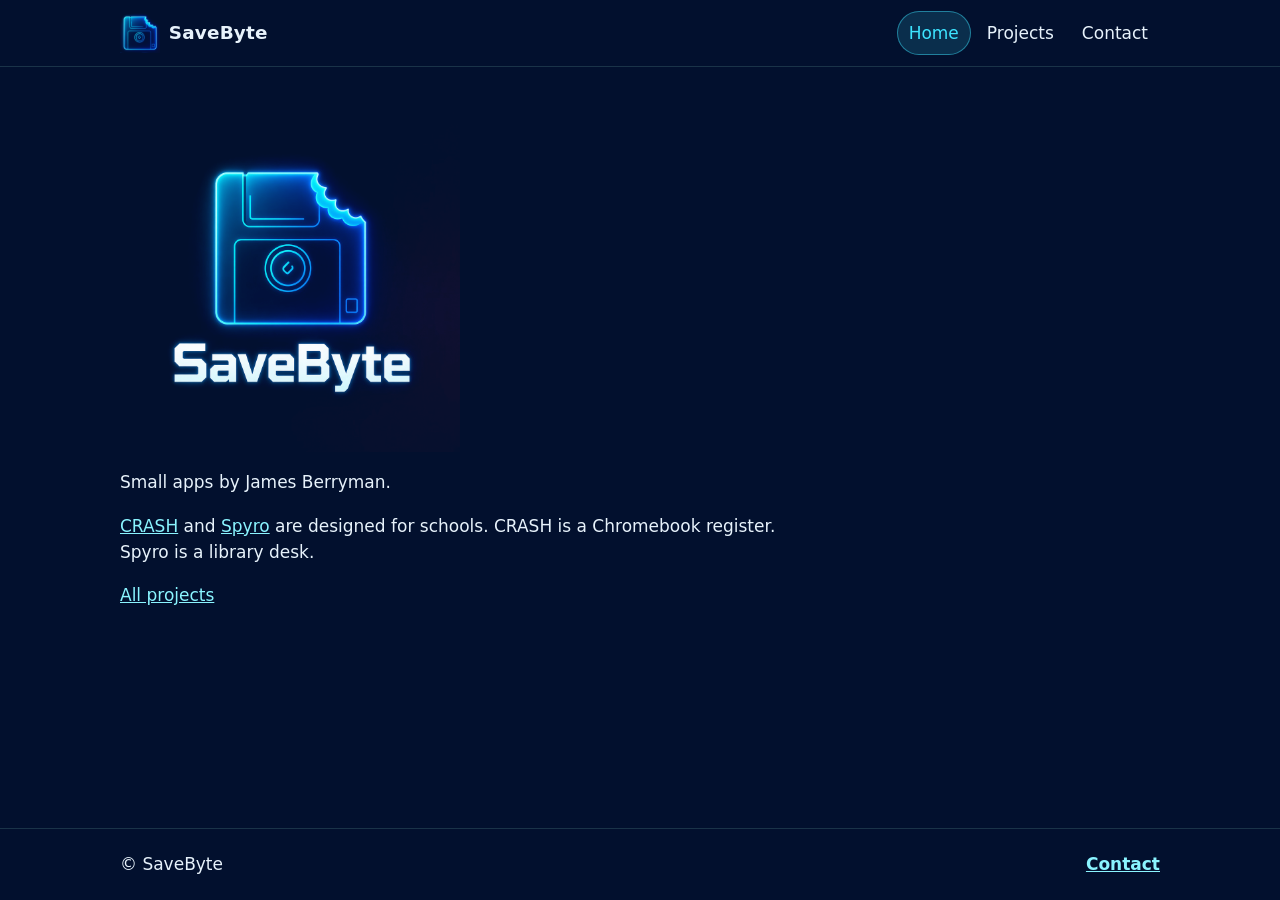
==== index.html @ ee8468f7 "Simplify SaveByte and add in-browser demos. Drop the sales tone and job details, give CRASH and Spyr" ====
<!DOCTYPE html>
<html lang="en-GB">
  <head>
    <meta charset="utf-8">
    <meta name="viewport" content="width=device-width, initial-scale=1">
    <title>SaveByte</title>
    <meta name="description" content="SaveByte is James Berryman’s site for the apps he makes. CRASH and Spyro are designed for schools.">
    <meta name="theme-color" content="#02102e">
    <link rel="icon" href="favicon.ico" sizes="any">
    <link rel="icon" href="images/icon-32.png" type="image/png" sizes="32x32">
    <link rel="icon" href="images/icon-16.png" type="image/png" sizes="16x16">
    <link rel="apple-touch-icon" href="images/icon-180.png">
    <link rel="manifest" href="site.webmanifest">
    <link rel="stylesheet" href="css/site.css">
  </head>
  <body>
    <a class="skip" href="#main">Skip to content</a>
    <header class="site-header">
      <div class="wrap header-inner">
        <a class="brand" href="index.html">
          <img src="images/icon-192.png" width="192" height="192" alt="">
          <span>SaveByte</span>
        </a>
        <nav class="nav" aria-label="Primary">
          <a href="index.html" aria-current="page">Home</a>
          <a href="projects.html">Projects</a>
          <a href="contact.html">Contact</a>
        </nav>
      </div>
    </header>
    <main id="main">
      <div class="wrap page">
        <h1>
          <img class="home-logo" src="images/savebyte-logo.jpg" width="1024" height="1024" alt="">
          <span class="visually-hidden">SaveByte</span>
        </h1>
        <p>Small apps by James Berryman.</p>
        <p><a href="crash.html">CRASH</a> and <a href="spyro.html">Spyro</a> are designed for schools. CRASH is a Chromebook register. Spyro is a library desk.</p>
        <p><a href="projects.html">All projects</a></p>
      </div>
    </main>
    <footer class="site-footer">
      <div class="wrap footer-inner">
        <p>© SaveByte</p>
        <a href="contact.html">Contact</a>
      </div>
    </footer>
  </body>
</html>
---- css/site.css ----
:root {
  --bg: #02102e;
  --raised: #07111f;
  --ink: #e7f2fb;
  --muted: #b7c6da;
  --line: #1a3348;
  --cyan: #3de4ff;
  --cyan-deep: #8af4ff;
  --focus: 3px solid #3de4ff;
  --danger: #ffb4b4;
  --danger-bg: #3a1820;
  --wrap: 1040px;
  color-scheme: dark;
}

*,
*::before,
*::after {
  box-sizing: border-box;
}

body {
  margin: 0;
  min-height: 100vh;
  display: flex;
  flex-direction: column;
  background: var(--bg);
  color: var(--ink);
  font-family: "Segoe UI", system-ui, sans-serif;
  font-size: 1.0625rem;
  line-height: 1.55;
}

main {
  flex: 1;
}

img {
  max-width: 100%;
  height: auto;
}

a {
  color: var(--cyan-deep);
}

a:hover {
  color: #fff;
}

:focus {
  outline: none;
}

:focus-visible {
  outline: var(--focus);
  outline-offset: 3px;
}

.skip {
  position: absolute;
  left: 0.75rem;
  top: 0;
  transform: translateY(-120%);
  background: var(--raised);
  color: var(--ink);
  padding: 0.45rem 0.75rem;
  z-index: 20;
}

.skip:focus {
  transform: none;
  top: 0.75rem;
}

.wrap {
  width: min(var(--wrap), calc(100% - 2rem));
  margin-inline: auto;
}

.visually-hidden {
  position: absolute;
  width: 1px;
  height: 1px;
  padding: 0;
  margin: -1px;
  overflow: hidden;
  clip: rect(0, 0, 0, 0);
  white-space: nowrap;
  border: 0;
}

.site-header {
  border-bottom: 1px solid var(--line);
}

.header-inner {
  display: flex;
  flex-wrap: wrap;
  align-items: center;
  justify-content: space-between;
  gap: 0.5rem 1rem;
  padding: 0.7rem 0;
}

.brand {
  display: inline-flex;
  align-items: center;
  gap: 0.55rem;
  color: var(--ink);
  text-decoration: none;
  font-weight: 700;
  font-size: 1.15rem;
  letter-spacing: 0.01em;
}

.brand img {
  width: 40px;
  height: 40px;
  display: block;
  mix-blend-mode: lighten;
}

.nav {
  display: flex;
  flex-wrap: wrap;
  gap: 0.25rem;
}

.nav a {
  display: inline-flex;
  align-items: center;
  min-height: 44px;
  padding: 0.3rem 0.75rem;
  color: var(--ink);
  text-decoration: none;
  border-radius: 999px;
}

.nav a:hover {
  background: rgba(61, 228, 255, 0.08);
}

.nav a[aria-current="page"] {
  background: rgba(61, 228, 255, 0.14);
  color: var(--cyan);
  box-shadow: inset 0 0 0 1px rgba(61, 228, 255, 0.45);
}

h1,
h2,
h3 {
  font-weight: 650;
  letter-spacing: -0.02em;
  line-height: 1.2;
}

h1 {
  margin: 0 0 0.6rem;
  font-size: clamp(1.8rem, 4vw, 2.4rem);
}

h2 {
  margin: 0 0 0.35rem;
  font-size: 1.35rem;
}

h3 {
  margin: 1.4rem 0 0.4rem;
  font-size: 1.1rem;
}

p {
  max-width: 65ch;
}

.home-logo {
  display: block;
  width: min(340px, 86%);
  margin: 1.2rem 0 0.4rem;
  mix-blend-mode: lighten;
}

.page {
  padding: 1.6rem 0 2.4rem;
}

.plain-list {
  padding-left: 1.15rem;
  max-width: 65ch;
}

.plain-list li {
  margin: 0.25rem 0;
}

.cards {
  list-style: none;
  margin: 1.2rem 0 0;
  padding: 0;
  display: grid;
  gap: 0.8rem;
}

.card {
  display: block;
  background: var(--raised);
  border: 1px solid var(--line);
  border-radius: 12px;
  padding: 1rem 1.05rem 1.05rem;
  color: inherit;
  text-decoration: none;
}

.card:hover {
  border-color: rgba(61, 228, 255, 0.7);
  box-shadow: 0 0 18px rgba(61, 228, 255, 0.12);
}

.card p {
  margin: 0.2rem 0 0;
  color: var(--muted);
}

.changes {
  margin: 0.4rem 0 0;
  padding-left: 1.15rem;
}

.demo-bar {
  display: flex;
  flex-wrap: wrap;
  align-items: center;
  justify-content: space-between;
  gap: 0.6rem 1rem;
  margin-top: 1.4rem;
  padding: 0.75rem 0.85rem;
  background: #042033;
  border: 1px solid rgba(61, 228, 255, 0.35);
  border-radius: 10px;
}

.demo-bar p {
  margin: 0;
  color: var(--cyan-deep);
  font-weight: 650;
}

.button,
.demo-bar button {
  display: inline-flex;
  align-items: center;
  justify-content: center;
  min-height: 44px;
  padding: 0.45rem 0.95rem;
  border-radius: 8px;
  border: 1px solid var(--cyan);
  background: #04283a;
  color: #e9fbff;
  font: inherit;
  font-weight: 700;
  text-decoration: none;
  cursor: pointer;
}

.button:hover,
.demo-bar button:hover {
  background: #06384f;
  color: #fff;
}

.button.secondary {
  background: transparent;
}

.button:disabled {
  opacity: 0.65;
  cursor: wait;
}

#crash-root,
#spyro-root {
  margin-top: 0.8rem;
  min-width: 0;
  max-width: 100%;
}

.contact-layout {
  display: grid;
  gap: 1.2rem;
}

form,
.thanks {
  background: var(--raised);
  border: 1px solid var(--line);
  border-radius: 12px;
  padding: 1rem;
}

.field {
  margin: 0 0 0.85rem;
}

label {
  display: block;
  margin-bottom: 0.28rem;
  font-weight: 700;
}

.optional,
.fine-print,
.muted {
  color: var(--muted);
  font-weight: 500;
}

input,
textarea {
  width: 100%;
  padding: 0.65rem 0.7rem;
  border: 1px solid #2a4a63;
  border-radius: 8px;
  background: #040a16;
  color: var(--ink);
  font: inherit;
}

textarea {
  min-height: 8rem;
  resize: vertical;
}

input[aria-invalid="true"],
textarea[aria-invalid="true"] {
  border-color: #ff8d8d;
}

.field-error,
.form-error,
.error-summary {
  color: var(--danger);
}

.field-error {
  margin: 0.3rem 0 0;
  font-weight: 650;
}

.error-summary,
.form-error {
  margin: 0 0 0.9rem;
  padding: 0.7rem 0.8rem;
  background: var(--danger-bg);
  border-left: 4px solid #ff8d8d;
}

.error-summary p {
  margin: 0 0 0.3rem;
  font-weight: 700;
}

.error-summary ul {
  margin: 0;
  padding-left: 1.15rem;
}

.hp {
  position: absolute;
  left: -10000px;
  width: 1px;
  height: 1px;
  overflow: hidden;
}

.site-footer {
  border-top: 1px solid var(--line);
}

.footer-inner {
  display: flex;
  flex-wrap: wrap;
  align-items: center;
  justify-content: space-between;
  gap: 0.4rem 1rem;
  padding: 0.85rem 0;
}

.site-footer p {
  margin: 0;
}

.site-footer a {
  display: inline-flex;
  align-items: center;
  min-height: 44px;
  font-weight: 700;
}

@media (min-width: 720px) {
  .cards {
    grid-template-columns: 1fr 1fr;
  }

  .contact-layout {
    grid-template-columns: 0.8fr 1.2fr;
    align-items: start;
  }
}

@media (prefers-reduced-motion: reduce) {
  * {
    scroll-behavior: auto !important;
  }
}
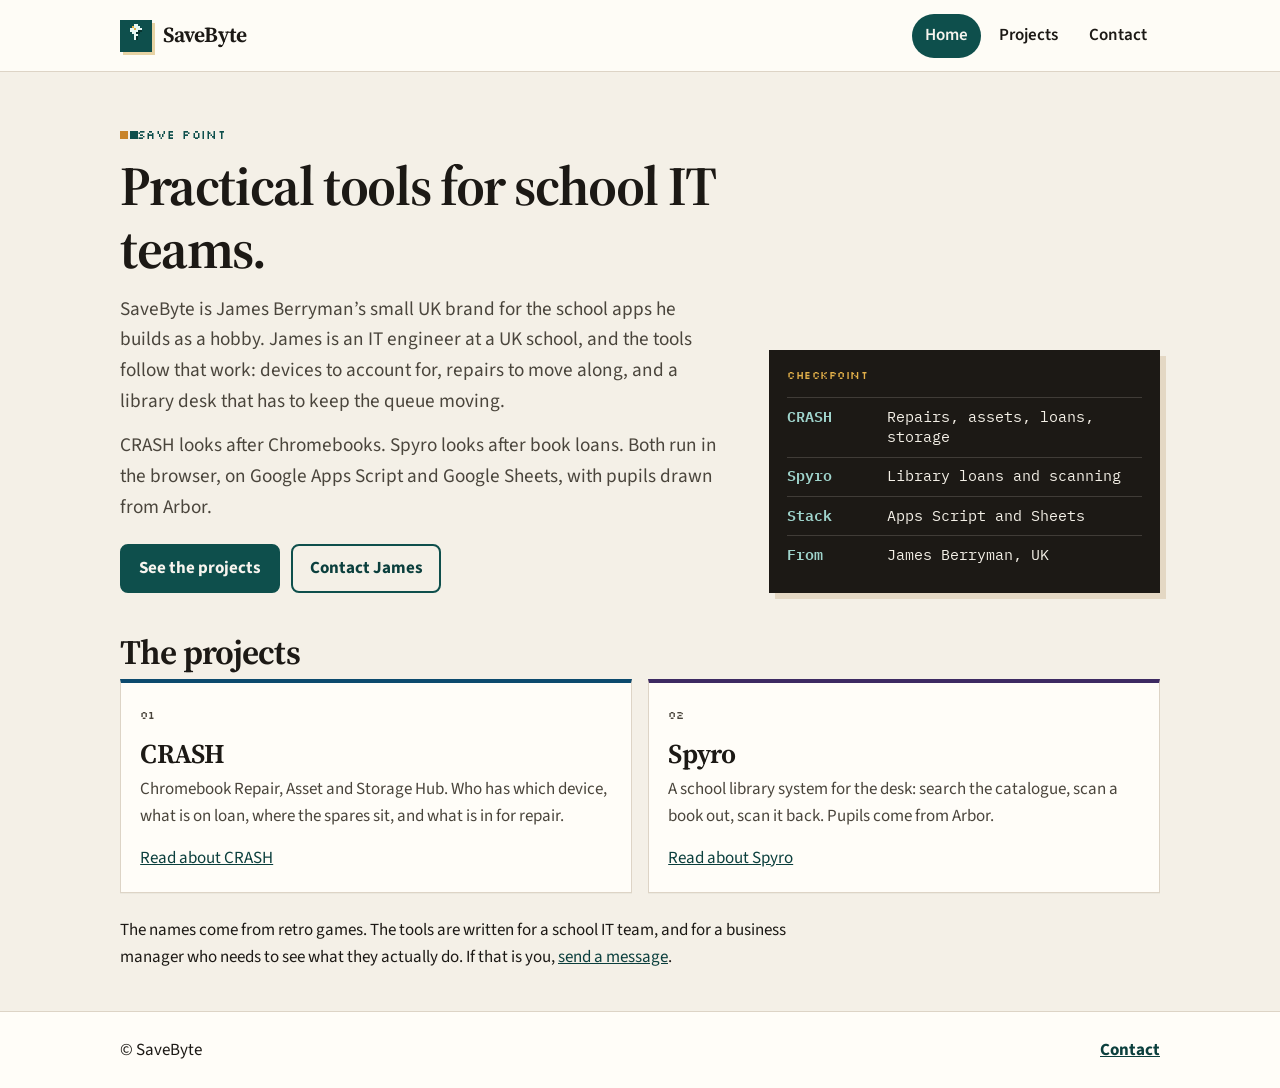
==== commit 11efb0a7: "Restore the original light SaveByte site. Bring back the first layout and wording, drop the in-brows" ====
--- a/index.html
+++ b/index.html
@@ -3,14 +3,17 @@
   <head>
     <meta charset="utf-8">
     <meta name="viewport" content="width=device-width, initial-scale=1">
-    <title>SaveByte</title>
-    <meta name="description" content="SaveByte is James Berryman’s site for the apps he makes. CRASH and Spyro are designed for schools.">
-    <meta name="theme-color" content="#02102e">
+    <title>SaveByte — tools for school IT</title>
+    <meta name="description" content="SaveByte is James Berryman’s small UK brand for practical school IT tools. CRASH tracks Chromebooks. Spyro runs the library desk.">
+    <meta name="theme-color" content="#0e4f4c">
     <link rel="icon" href="favicon.ico" sizes="any">
     <link rel="icon" href="images/icon-32.png" type="image/png" sizes="32x32">
     <link rel="icon" href="images/icon-16.png" type="image/png" sizes="16x16">
     <link rel="apple-touch-icon" href="images/icon-180.png">
     <link rel="manifest" href="site.webmanifest">
+    <link rel="preconnect" href="https://fonts.googleapis.com">
+    <link rel="preconnect" href="https://fonts.gstatic.com" crossorigin>
+    <link href="https://fonts.googleapis.com/css2?family=IBM+Plex+Mono:wght@500;600&family=Silkscreen&family=Source+Sans+3:wght@400;600;700&family=Source+Serif+4:opsz,wght@8..60,560;8..60,650&display=swap" rel="stylesheet">
     <link rel="stylesheet" href="css/site.css">
   </head>
   <body>
@@ -18,7 +21,8 @@
     <header class="site-header">
       <div class="wrap header-inner">
         <a class="brand" href="index.html">
-          <img src="images/icon-192.png" width="192" height="192" alt="">
+          <!-- Header logo. Replace images/logo.svg to swap the mark. -->
+          <img class="brand-mark" src="images/logo.svg" width="32" height="32" alt="">
           <span>SaveByte</span>
         </a>
         <nav class="nav" aria-label="Primary">
@@ -29,14 +33,46 @@
       </div>
     </header>
     <main id="main">
-      <div class="wrap page">
-        <h1>
-          <img class="home-logo" src="images/savebyte-logo.jpg" width="1024" height="1024" alt="">
-          <span class="visually-hidden">SaveByte</span>
-        </h1>
-        <p>Small apps by James Berryman.</p>
-        <p><a href="crash.html">CRASH</a> and <a href="spyro.html">Spyro</a> are designed for schools. CRASH is a Chromebook register. Spyro is a library desk.</p>
-        <p><a href="projects.html">All projects</a></p>
+      <div class="wrap">
+        <section class="hero">
+          <div>
+            <p class="kicker"><span class="pixel" aria-hidden="true"></span> Save point</p>
+            <h1>Practical tools for school IT teams.</h1>
+            <p class="lede">SaveByte is James Berryman’s small UK brand for the school apps he builds as a hobby. James is an IT engineer at a UK school, and the tools follow that work: devices to account for, repairs to move along, and a library desk that has to keep the queue moving.</p>
+            <p class="lede">CRASH looks after Chromebooks. Spyro looks after book loans. Both run in the browser, on Google Apps Script and Google Sheets, with pupils drawn from Arbor.</p>
+            <div class="actions">
+              <a class="button" href="projects.html">See the projects</a>
+              <a class="button secondary" href="contact.html">Contact James</a>
+            </div>
+          </div>
+          <aside class="checkpoint" aria-label="At a glance">
+            <p class="checkpoint-kicker">Checkpoint</p>
+            <ul>
+              <li><span>CRASH</span> Repairs, assets, loans, storage</li>
+              <li><span>Spyro</span> Library loans and scanning</li>
+              <li><span>Stack</span> Apps Script and Sheets</li>
+              <li><span>From</span> James Berryman, UK</li>
+            </ul>
+          </aside>
+        </section>
+        <section class="section" aria-labelledby="projects-heading">
+          <h2 id="projects-heading">The projects</h2>
+          <div class="card-grid">
+            <article class="card crash">
+              <p class="index">01</p>
+              <h2><a href="projects.html#crash">CRASH</a></h2>
+              <p>Chromebook Repair, Asset and Storage Hub. Who has which device, what is on loan, where the spares sit, and what is in for repair.</p>
+              <a href="projects.html#crash">Read about CRASH</a>
+            </article>
+            <article class="card spyro">
+              <p class="index">02</p>
+              <h2><a href="projects.html#spyro">Spyro</a></h2>
+              <p>A school library system for the desk: search the catalogue, scan a book out, scan it back. Pupils come from Arbor.</p>
+              <a href="projects.html#spyro">Read about Spyro</a>
+            </article>
+          </div>
+          <p class="note">The names come from retro games. The tools are written for a school IT team, and for a business manager who needs to see what they actually do. If that is you, <a href="contact.html">send a message</a>.</p>
+        </section>
       </div>
     </main>
     <footer class="site-footer">
--- a/css/site.css
+++ b/css/site.css
@@ -1,22 +1,34 @@
 :root {
-  --bg: #02102e;
-  --raised: #07111f;
-  --ink: #e7f2fb;
-  --muted: #b7c6da;
-  --line: #1a3348;
-  --cyan: #3de4ff;
-  --cyan-deep: #8af4ff;
-  --focus: 3px solid #3de4ff;
-  --danger: #ffb4b4;
-  --danger-bg: #3a1820;
+  --bg: #f4f0e7;
+  --bg-raised: #fffdf8;
+  --ink: #1c1915;
+  --muted: #4a453c;
+  --line: #ddd4c6;
+  --save: #0e4f4c;
+  --save-deep: #0b3f3d;
+  --gold: #c9842a;
+  --gold-soft: #e7d3a4;
+  --danger: #8c1d1d;
+  --danger-bg: #f8ebe6;
+  --crash: #0c4a6e;
+  --spyro: #3d2a62;
+  --shadow: 0 1px 0 rgba(28, 25, 21, 0.04);
+  --serif: "Source Serif 4", Palatino, "Iowan Old Style", Georgia, serif;
+  --sans: "Source Sans 3", "Segoe UI", sans-serif;
+  --pixel: Silkscreen, ui-monospace, monospace;
+  --mono: "IBM Plex Mono", ui-monospace, monospace;
   --wrap: 1040px;
-  color-scheme: dark;
+  --focus: 3px solid var(--save);
 }
 
 *,
 *::before,
 *::after {
   box-sizing: border-box;
+}
+
+html {
+  scroll-behavior: smooth;
 }
 
 body {
@@ -26,9 +38,9 @@
   flex-direction: column;
   background: var(--bg);
   color: var(--ink);
-  font-family: "Segoe UI", system-ui, sans-serif;
+  font-family: var(--sans);
   font-size: 1.0625rem;
-  line-height: 1.55;
+  line-height: 1.6;
 }
 
 main {
@@ -41,11 +53,11 @@
 }
 
 a {
-  color: var(--cyan-deep);
+  color: var(--save-deep);
 }
 
 a:hover {
-  color: #fff;
+  color: #062624;
 }
 
 :focus {
@@ -62,10 +74,11 @@
   left: 0.75rem;
   top: 0;
   transform: translateY(-120%);
-  background: var(--raised);
+  background: var(--bg-raised);
   color: var(--ink);
-  padding: 0.45rem 0.75rem;
+  padding: 0.5rem 0.8rem;
   z-index: 20;
+  border: 2px solid var(--save);
 }
 
 .skip:focus {
@@ -78,20 +91,9 @@
   margin-inline: auto;
 }
 
-.visually-hidden {
-  position: absolute;
-  width: 1px;
-  height: 1px;
-  padding: 0;
-  margin: -1px;
-  overflow: hidden;
-  clip: rect(0, 0, 0, 0);
-  white-space: nowrap;
-  border: 0;
-}
-
 .site-header {
   border-bottom: 1px solid var(--line);
+  background: rgba(255, 253, 248, 0.92);
 }
 
 .header-inner {
@@ -99,282 +101,477 @@
   flex-wrap: wrap;
   align-items: center;
   justify-content: space-between;
-  gap: 0.5rem 1rem;
-  padding: 0.7rem 0;
+  gap: 0.75rem 1.25rem;
+  padding: 0.85rem 0;
 }
 
 .brand {
   display: inline-flex;
   align-items: center;
-  gap: 0.55rem;
+  gap: 0.7rem;
   color: var(--ink);
   text-decoration: none;
-  font-weight: 700;
-  font-size: 1.15rem;
-  letter-spacing: 0.01em;
-}
-
-.brand img {
-  width: 40px;
-  height: 40px;
+  font-family: var(--serif);
+  font-weight: 650;
+  font-size: 1.35rem;
+  letter-spacing: -0.02em;
+}
+
+.brand-mark {
   display: block;
-  mix-blend-mode: lighten;
+  width: 32px;
+  height: 32px;
+  box-shadow: 3px 3px 0 var(--gold-soft);
+  flex-shrink: 0;
 }
 
 .nav {
   display: flex;
   flex-wrap: wrap;
-  gap: 0.25rem;
+  gap: 0.35rem;
 }
 
 .nav a {
   display: inline-flex;
   align-items: center;
   min-height: 44px;
-  padding: 0.3rem 0.75rem;
+  padding: 0.35rem 0.8rem;
   color: var(--ink);
   text-decoration: none;
+  font-weight: 600;
   border-radius: 999px;
 }
 
 .nav a:hover {
-  background: rgba(61, 228, 255, 0.08);
+  background: rgba(14, 79, 76, 0.08);
 }
 
 .nav a[aria-current="page"] {
-  background: rgba(61, 228, 255, 0.14);
-  color: var(--cyan);
-  box-shadow: inset 0 0 0 1px rgba(61, 228, 255, 0.45);
+  background: var(--save);
+  color: #f7f4ee;
+}
+
+.kicker {
+  display: flex;
+  align-items: center;
+  gap: 0.55rem;
+  margin: 0 0 0.7rem;
+  font-family: var(--pixel);
+  font-size: 0.72rem;
+  letter-spacing: 0.04em;
+  text-transform: uppercase;
+  color: var(--save);
+  line-height: 1.4;
+}
+
+.pixel {
+  width: 8px;
+  height: 8px;
+  background: var(--gold);
+  box-shadow: 10px 0 0 var(--save);
+  flex-shrink: 0;
 }
 
 h1,
 h2,
 h3 {
+  font-family: var(--serif);
   font-weight: 650;
-  letter-spacing: -0.02em;
-  line-height: 1.2;
+  letter-spacing: -0.025em;
+  line-height: 1.15;
 }
 
 h1 {
-  margin: 0 0 0.6rem;
-  font-size: clamp(1.8rem, 4vw, 2.4rem);
+  margin: 0 0 0.8rem;
+  font-size: clamp(2.15rem, 5vw, 3.45rem);
 }
 
 h2 {
-  margin: 0 0 0.35rem;
-  font-size: 1.35rem;
+  margin: 0 0 0.4rem;
+  font-size: clamp(1.7rem, 3vw, 2.15rem);
 }
 
 h3 {
-  margin: 1.4rem 0 0.4rem;
-  font-size: 1.1rem;
-}
-
-p {
-  max-width: 65ch;
-}
-
-.home-logo {
-  display: block;
-  width: min(340px, 86%);
-  margin: 1.2rem 0 0.4rem;
-  mix-blend-mode: lighten;
-}
-
-.page {
-  padding: 1.6rem 0 2.4rem;
-}
-
-.plain-list {
-  padding-left: 1.15rem;
-  max-width: 65ch;
-}
-
-.plain-list li {
-  margin: 0.25rem 0;
-}
-
-.cards {
-  list-style: none;
-  margin: 1.2rem 0 0;
-  padding: 0;
+  margin: 1.6rem 0 0.55rem;
+  font-size: 1.25rem;
+}
+
+.lede {
+  margin: 0 0 0.85rem;
+  max-width: 42rem;
+  font-size: 1.2rem;
+  color: var(--muted);
+}
+
+.hero {
   display: grid;
-  gap: 0.8rem;
-}
-
-.card {
-  display: block;
-  background: var(--raised);
-  border: 1px solid var(--line);
-  border-radius: 12px;
-  padding: 1rem 1.05rem 1.05rem;
-  color: inherit;
-  text-decoration: none;
-}
-
-.card:hover {
-  border-color: rgba(61, 228, 255, 0.7);
-  box-shadow: 0 0 18px rgba(61, 228, 255, 0.12);
-}
-
-.card p {
-  margin: 0.2rem 0 0;
-  color: var(--muted);
-}
-
-.changes {
-  margin: 0.4rem 0 0;
-  padding-left: 1.15rem;
-}
-
-.demo-bar {
+  grid-template-columns: 1fr;
+  gap: 1.75rem;
+  padding: 2.5rem 0 1rem;
+}
+
+.actions {
   display: flex;
   flex-wrap: wrap;
-  align-items: center;
-  justify-content: space-between;
-  gap: 0.6rem 1rem;
-  margin-top: 1.4rem;
-  padding: 0.75rem 0.85rem;
-  background: #042033;
-  border: 1px solid rgba(61, 228, 255, 0.35);
-  border-radius: 10px;
-}
-
-.demo-bar p {
-  margin: 0;
-  color: var(--cyan-deep);
-  font-weight: 650;
-}
-
-.button,
-.demo-bar button {
+  gap: 0.7rem;
+  margin-top: 1.35rem;
+}
+
+.button {
   display: inline-flex;
   align-items: center;
   justify-content: center;
   min-height: 44px;
-  padding: 0.45rem 0.95rem;
+  padding: 0.55rem 1.05rem;
   border-radius: 8px;
-  border: 1px solid var(--cyan);
-  background: #04283a;
-  color: #e9fbff;
+  border: 2px solid var(--save);
+  background: var(--save);
+  color: #f7f4ee;
   font: inherit;
   font-weight: 700;
   text-decoration: none;
   cursor: pointer;
 }
 
-.button:hover,
-.demo-bar button:hover {
-  background: #06384f;
-  color: #fff;
+.button:hover {
+  background: var(--save-deep);
+  border-color: var(--save-deep);
+  color: #f7f4ee;
 }
 
 .button.secondary {
   background: transparent;
+  color: var(--save-deep);
+}
+
+.button.secondary:hover {
+  background: rgba(14, 79, 76, 0.08);
+  color: var(--save-deep);
 }
 
 .button:disabled {
-  opacity: 0.65;
+  opacity: 0.7;
   cursor: wait;
 }
 
-#crash-root,
-#spyro-root {
-  margin-top: 0.8rem;
+.checkpoint {
+  background: #1c1915;
+  color: #f4f0e7;
+  padding: 1.1rem 1.15rem 1.15rem;
+  box-shadow: 6px 6px 0 #e4d8c4;
+  align-self: end;
+}
+
+.checkpoint-kicker {
+  margin: 0 0 0.75rem;
+  font-family: var(--pixel);
+  font-size: 0.68rem;
+  letter-spacing: 0.05em;
+  text-transform: uppercase;
+  color: #e2b04a;
+}
+
+.checkpoint ul {
+  list-style: none;
+  margin: 0;
+  padding: 0;
+}
+
+.checkpoint li {
+  display: grid;
+  grid-template-columns: 5.5rem 1fr;
+  gap: 0.75rem;
+  padding: 0.55rem 0;
+  border-top: 1px solid rgba(244, 240, 231, 0.16);
+  font-family: var(--mono);
+  font-size: 0.92rem;
+  line-height: 1.4;
+}
+
+.checkpoint li span {
+  color: #9fd4cc;
+  font-weight: 600;
+}
+
+.section {
+  padding: 1.5rem 0 2.5rem;
+}
+
+.card-grid {
+  display: grid;
+  grid-template-columns: 1fr;
+  gap: 1rem;
+}
+
+.card {
+  background: var(--bg-raised);
+  border: 1px solid var(--line);
+  border-top: 4px solid var(--save);
+  padding: 1.15rem 1.2rem 1.25rem;
+  box-shadow: var(--shadow);
+}
+
+.card.crash {
+  border-top-color: var(--crash);
+}
+
+.card.spyro {
+  border-top-color: var(--spyro);
+}
+
+.card h2 {
+  font-size: 1.7rem;
+}
+
+.card h2 a {
+  color: inherit;
+  text-decoration: none;
+}
+
+.card h2 a:hover {
+  text-decoration: underline;
+}
+
+.card p {
+  margin: 0.35rem 0 0.9rem;
+  color: var(--muted);
+}
+
+.index {
+  margin: 0 0 0.35rem;
+  font-family: var(--pixel);
+  font-size: 0.68rem;
+  color: var(--muted);
+}
+
+.note {
+  margin: 1.5rem 0 0;
+  max-width: 42rem;
+}
+
+.project {
+  padding: 2.2rem 0;
+  border-top: 1px solid var(--line);
+}
+
+.project:first-of-type {
+  border-top: 0;
+  padding-top: 0.4rem;
+}
+
+.page-intro {
+  padding: 2.2rem 0 0.4rem;
+}
+
+.stack {
+  margin: 0.2rem 0 0;
+  color: var(--muted);
+  font-family: var(--mono);
+  font-size: 0.86rem;
+}
+
+.prose p {
+  max-width: 68ch;
+}
+
+.feature-list {
+  margin: 0.3rem 0 0;
+  padding: 0;
+  list-style: none;
+  max-width: 68ch;
+}
+
+.feature-list li {
+  position: relative;
+  padding: 0.35rem 0 0.35rem 1.15rem;
+  border-bottom: 1px solid var(--line);
+}
+
+.feature-list li::before {
+  content: "";
+  position: absolute;
+  left: 0;
+  top: 0.85rem;
+  width: 7px;
+  height: 7px;
+  background: var(--gold);
+  box-shadow: 0 0 0 2px transparent;
+}
+
+.project.crash .feature-list li::before {
+  background: var(--crash);
+}
+
+.project.spyro .feature-list li::before {
+  background: var(--spyro);
+}
+
+.shots {
+  display: grid;
+  gap: 1.25rem;
+  margin-top: 0.4rem;
   min-width: 0;
+}
+
+figure {
+  margin: 0;
+  min-width: 0;
+}
+
+.shot-scroll {
+  overflow-x: auto;
   max-width: 100%;
+  background: #fff;
+  border: 1px solid var(--line);
+  box-shadow: 5px 5px 0 #e4d8c4;
+}
+
+.shot-scroll img {
+  display: block;
+  width: 100%;
+  min-width: 880px;
+  max-width: none;
+  height: auto;
+  border: 0;
+  box-shadow: none;
+}
+
+figcaption {
+  margin-top: 0.55rem;
+  color: var(--muted);
+  font-size: 0.95rem;
+}
+
+.sample-note {
+  margin: 1rem 0 0;
+  color: var(--muted);
+  font-size: 0.95rem;
 }
 
 .contact-layout {
   display: grid;
-  gap: 1.2rem;
+  grid-template-columns: 1fr;
+  gap: 1.5rem;
+  padding-bottom: 2.5rem;
 }
 
 form,
 .thanks {
-  background: var(--raised);
+  background: var(--bg-raised);
   border: 1px solid var(--line);
-  border-radius: 12px;
-  padding: 1rem;
+  padding: 1.15rem 1.15rem 1.3rem;
+  box-shadow: var(--shadow);
 }
 
 .field {
-  margin: 0 0 0.85rem;
+  margin: 0 0 0.95rem;
 }
 
 label {
   display: block;
-  margin-bottom: 0.28rem;
+  margin-bottom: 0.3rem;
   font-weight: 700;
 }
 
-.optional,
-.fine-print,
-.muted {
-  color: var(--muted);
-  font-weight: 500;
+.optional {
+  font-weight: 600;
+  color: var(--muted);
 }
 
 input,
 textarea {
   width: 100%;
-  padding: 0.65rem 0.7rem;
-  border: 1px solid #2a4a63;
+  padding: 0.7rem 0.75rem;
+  border: 2px solid #cfc4b2;
   border-radius: 8px;
-  background: #040a16;
+  background: #fff;
   color: var(--ink);
   font: inherit;
+  line-height: 1.4;
 }
 
 textarea {
-  min-height: 8rem;
+  min-height: 9rem;
   resize: vertical;
+}
+
+input:focus-visible,
+textarea:focus-visible {
+  border-color: var(--save);
 }
 
 input[aria-invalid="true"],
 textarea[aria-invalid="true"] {
-  border-color: #ff8d8d;
-}
-
-.field-error,
-.form-error,
+  border-color: var(--danger);
+}
+
+.field-error {
+  margin: 0.35rem 0 0;
+  color: var(--danger);
+  font-weight: 650;
+  font-size: 0.95rem;
+}
+
 .error-summary {
+  margin: 0 0 1rem;
+  padding: 0.8rem 0.9rem;
+  background: var(--danger-bg);
+  border-left: 4px solid var(--danger);
+}
+
+.error-summary p {
+  margin: 0 0 0.35rem;
+  font-weight: 700;
   color: var(--danger);
 }
 
-.field-error {
-  margin: 0.3rem 0 0;
-  font-weight: 650;
-}
-
-.error-summary,
+.error-summary ul {
+  margin: 0;
+  padding-left: 1.2rem;
+}
+
 .form-error {
   margin: 0 0 0.9rem;
-  padding: 0.7rem 0.8rem;
+  padding: 0.75rem 0.85rem;
   background: var(--danger-bg);
-  border-left: 4px solid #ff8d8d;
-}
-
-.error-summary p {
-  margin: 0 0 0.3rem;
-  font-weight: 700;
-}
-
-.error-summary ul {
-  margin: 0;
-  padding-left: 1.15rem;
+  color: var(--danger);
+  font-weight: 650;
+}
+
+.form-actions {
+  display: flex;
+  flex-wrap: wrap;
+  gap: 0.75rem;
+  align-items: center;
+  margin-top: 0.3rem;
+}
+
+.fine-print {
+  margin: 0.9rem 0 0;
+  color: var(--muted);
+  font-size: 0.95rem;
 }
 
 .hp {
   position: absolute;
   left: -10000px;
+  top: auto;
   width: 1px;
   height: 1px;
   overflow: hidden;
 }
 
+.thanks h2 {
+  margin-top: 0;
+}
+
+.thanks p {
+  max-width: 62ch;
+}
+
 .site-footer {
   border-top: 1px solid var(--line);
+  background: #fffdf8;
 }
 
 .footer-inner {
@@ -382,8 +579,8 @@
   flex-wrap: wrap;
   align-items: center;
   justify-content: space-between;
-  gap: 0.4rem 1rem;
-  padding: 0.85rem 0;
+  gap: 0.5rem 1rem;
+  padding: 1rem 0;
 }
 
 .site-footer p {
@@ -397,8 +594,15 @@
   font-weight: 700;
 }
 
-@media (min-width: 720px) {
-  .cards {
+@media (min-width: 800px) {
+  .hero {
+    grid-template-columns: 1.4fr 0.9fr;
+    align-items: end;
+    padding-top: 3.4rem;
+    gap: 2.5rem;
+  }
+
+  .card-grid {
     grid-template-columns: 1fr 1fr;
   }
 
@@ -406,10 +610,47 @@
     grid-template-columns: 0.8fr 1.2fr;
     align-items: start;
   }
+
+  form,
+  .thanks {
+    padding: 1.4rem 1.45rem 1.5rem;
+  }
+}
+
+@media (max-width: 380px) {
+  .checkpoint li {
+    grid-template-columns: 1fr;
+    gap: 0.1rem;
+  }
 }
 
 @media (prefers-reduced-motion: reduce) {
+  html {
+    scroll-behavior: auto;
+  }
+
   * {
-    scroll-behavior: auto !important;
-  }
-}
+    transition: none !important;
+  }
+}
+
+@media print {
+  body {
+    background: #fff;
+    color: #000;
+  }
+
+  .skip,
+  .actions,
+  .site-header,
+  .form-actions {
+    display: none;
+  }
+
+  .checkpoint,
+  .shot-scroll,
+  .card,
+  form {
+    box-shadow: none;
+  }
+}
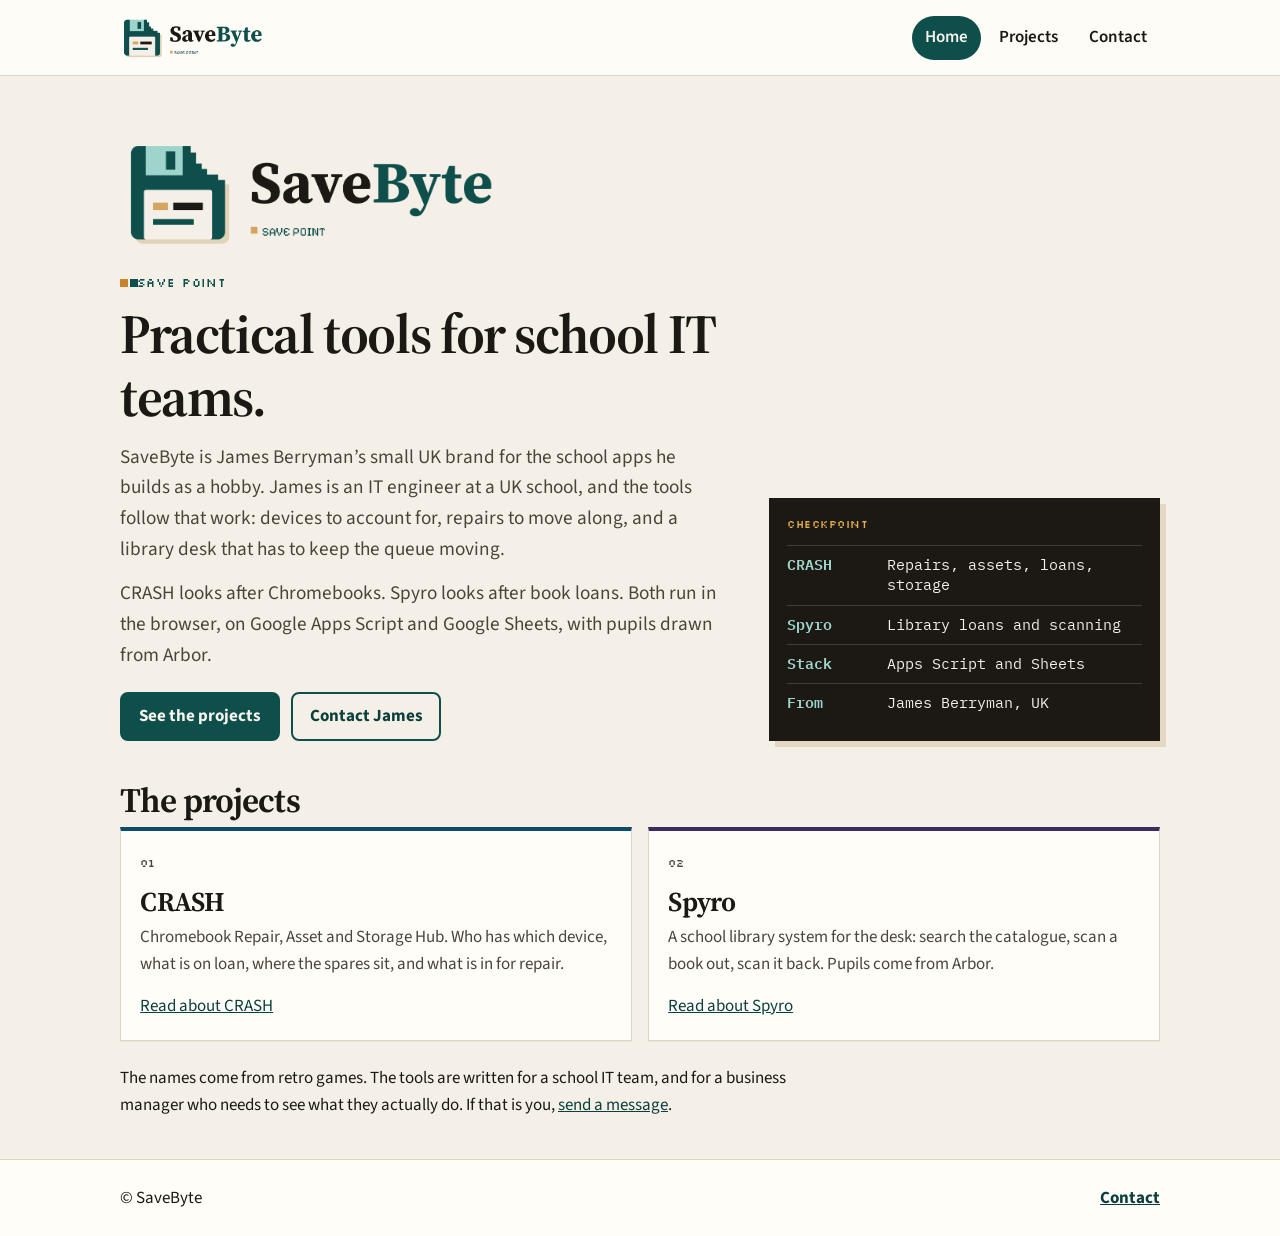
==== commit de6b2d9f: "Use the pixel SaveByte logo and matching icons. Put the transparent wordmark in the header and on th" ====
--- a/index.html
+++ b/index.html
@@ -21,9 +21,8 @@
     <header class="site-header">
       <div class="wrap header-inner">
         <a class="brand" href="index.html">
-          <!-- Header logo. Replace images/logo.svg to swap the mark. -->
-          <img class="brand-mark" src="images/logo.svg" width="32" height="32" alt="">
-          <span>SaveByte</span>
+          <!-- Header logo. Replace images/savebyte-logo.png to swap it. -->
+          <img class="brand-mark" src="images/savebyte-logo.png" width="1935" height="640" alt="SaveByte">
         </a>
         <nav class="nav" aria-label="Primary">
           <a href="index.html" aria-current="page">Home</a>
@@ -36,6 +35,7 @@
       <div class="wrap">
         <section class="hero">
           <div>
+            <img class="home-logo" src="images/savebyte-logo.png" width="1935" height="640" alt="">
             <p class="kicker"><span class="pixel" aria-hidden="true"></span> Save point</p>
             <h1>Practical tools for school IT teams.</h1>
             <p class="lede">SaveByte is James Berryman’s small UK brand for the school apps he builds as a hobby. James is an IT engineer at a UK school, and the tools follow that work: devices to account for, repairs to move along, and a library desk that has to keep the queue moving.</p>
--- a/css/site.css
+++ b/css/site.css
@@ -119,10 +119,17 @@
 
 .brand-mark {
   display: block;
-  width: 32px;
-  height: 32px;
-  box-shadow: 3px 3px 0 var(--gold-soft);
+  height: 48px;
+  width: auto;
+  max-width: min(240px, 62vw);
   flex-shrink: 0;
+}
+
+.home-logo {
+  display: block;
+  width: min(380px, 100%);
+  height: auto;
+  margin: 0 0 1.15rem;
 }
 
 .nav {
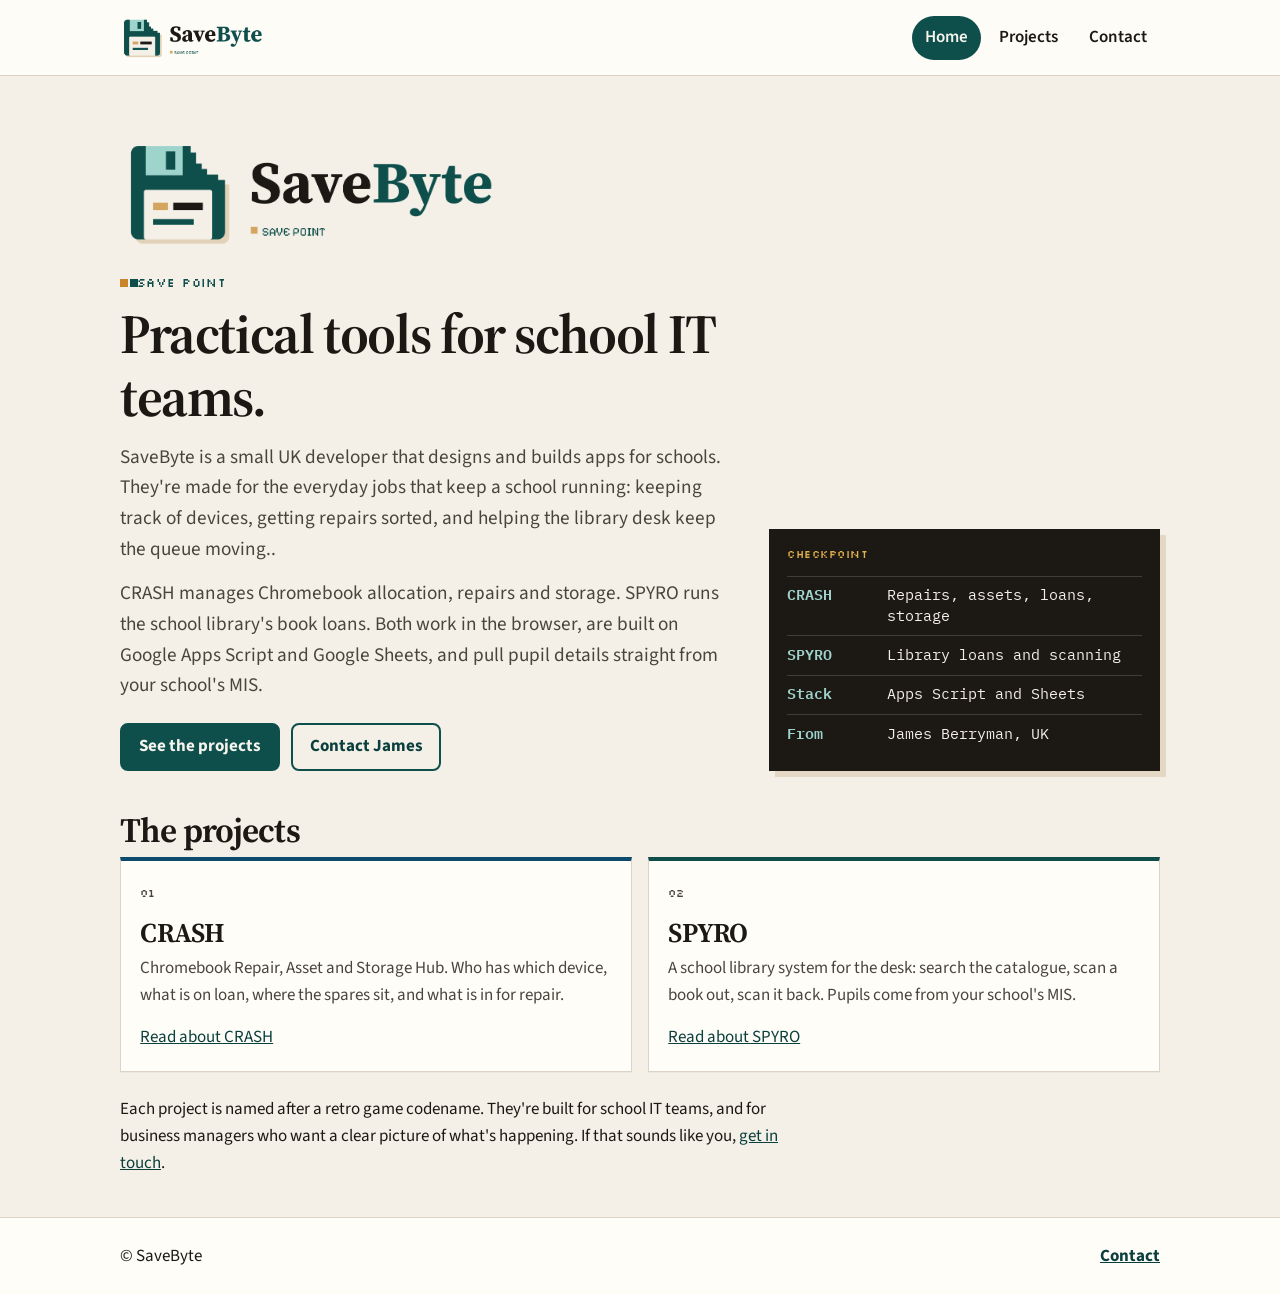
==== commit 9a1bf7db: "Update index.html" ====
--- a/index.html
+++ b/index.html
@@ -4,7 +4,7 @@
     <meta charset="utf-8">
     <meta name="viewport" content="width=device-width, initial-scale=1">
     <title>SaveByte — tools for school IT</title>
-    <meta name="description" content="SaveByte is James Berryman’s small UK brand for practical school IT tools. CRASH tracks Chromebooks. Spyro runs the library desk.">
+    <meta name="description" content="SaveByte is James Berryman’s small UK brand for practical school IT tools. CRASH tracks Chromebooks. SPYRO runs the library desk.">
     <meta name="theme-color" content="#0e4f4c">
     <link rel="icon" href="favicon.ico" sizes="any">
     <link rel="icon" href="images/icon-32.png" type="image/png" sizes="32x32">
@@ -38,8 +38,8 @@
             <img class="home-logo" src="images/savebyte-logo.png" width="1935" height="640" alt="">
             <p class="kicker"><span class="pixel" aria-hidden="true"></span> Save point</p>
             <h1>Practical tools for school IT teams.</h1>
-            <p class="lede">SaveByte is James Berryman’s small UK brand for the school apps he builds as a hobby. James is an IT engineer at a UK school, and the tools follow that work: devices to account for, repairs to move along, and a library desk that has to keep the queue moving.</p>
-            <p class="lede">CRASH looks after Chromebooks. Spyro looks after book loans. Both run in the browser, on Google Apps Script and Google Sheets, with pupils drawn from Arbor.</p>
+            <p class="lede">SaveByte is a small UK developer that designs and builds apps for schools. They're made for the everyday jobs that keep a school running: keeping track of devices, getting repairs sorted, and helping the library desk keep the queue moving..</p>
+            <p class="lede">CRASH manages Chromebook allocation, repairs and storage. SPYRO runs the school library's book loans. Both work in the browser, are built on Google Apps Script and Google Sheets, and pull pupil details straight from your school's MIS.</p>
             <div class="actions">
               <a class="button" href="projects.html">See the projects</a>
               <a class="button secondary" href="contact.html">Contact James</a>
@@ -49,7 +49,7 @@
             <p class="checkpoint-kicker">Checkpoint</p>
             <ul>
               <li><span>CRASH</span> Repairs, assets, loans, storage</li>
-              <li><span>Spyro</span> Library loans and scanning</li>
+              <li><span>SPYRO</span> Library loans and scanning</li>
               <li><span>Stack</span> Apps Script and Sheets</li>
               <li><span>From</span> James Berryman, UK</li>
             </ul>
@@ -64,14 +64,14 @@
               <p>Chromebook Repair, Asset and Storage Hub. Who has which device, what is on loan, where the spares sit, and what is in for repair.</p>
               <a href="projects.html#crash">Read about CRASH</a>
             </article>
-            <article class="card spyro">
+            <article class="card SPYRO">
               <p class="index">02</p>
-              <h2><a href="projects.html#spyro">Spyro</a></h2>
-              <p>A school library system for the desk: search the catalogue, scan a book out, scan it back. Pupils come from Arbor.</p>
-              <a href="projects.html#spyro">Read about Spyro</a>
+              <h2><a href="projects.html#SPYRO">SPYRO</a></h2>
+              <p>A school library system for the desk: search the catalogue, scan a book out, scan it back. Pupils come from your school's MIS.</p>
+              <a href="projects.html#SPYRO">Read about SPYRO</a>
             </article>
           </div>
-          <p class="note">The names come from retro games. The tools are written for a school IT team, and for a business manager who needs to see what they actually do. If that is you, <a href="contact.html">send a message</a>.</p>
+          <p class="note">Each project is named after a retro game codename. They're built for school IT teams, and for business managers who want a clear picture of what's happening. If that sounds like you, <a href="contact.html">get in touch</a>.</p>
         </section>
       </div>
     </main>
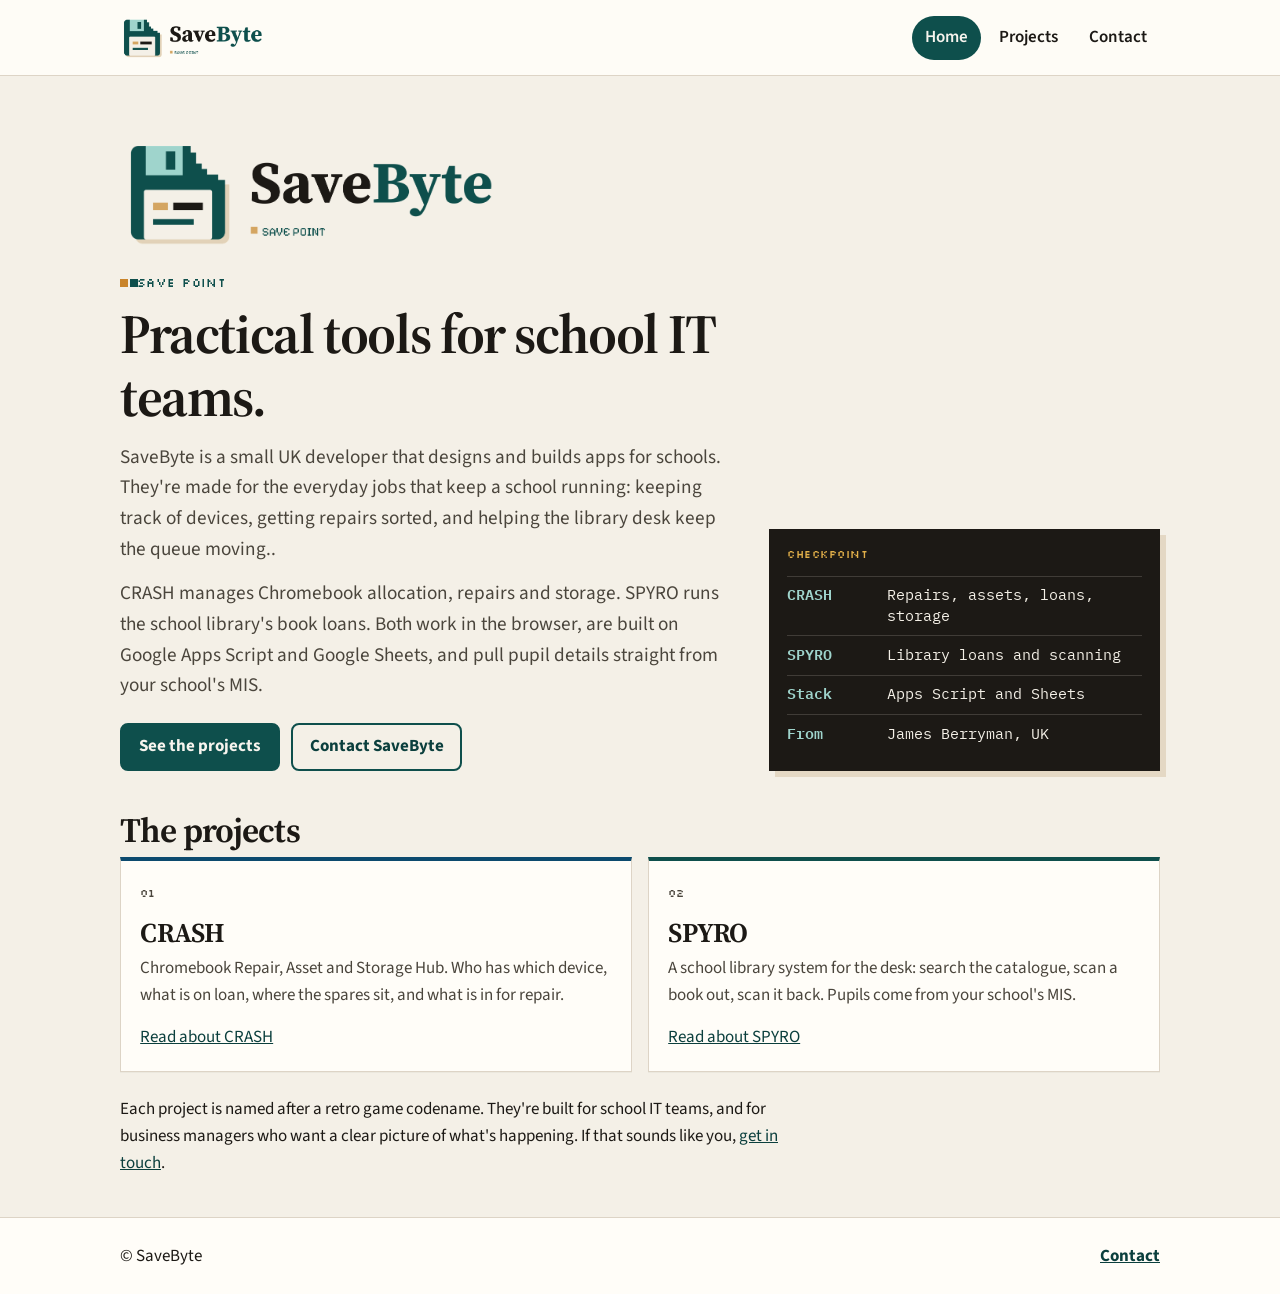
==== commit b840bd5b: "Update index.html" ====
--- a/index.html
+++ b/index.html
@@ -4,7 +4,7 @@
     <meta charset="utf-8">
     <meta name="viewport" content="width=device-width, initial-scale=1">
     <title>SaveByte — tools for school IT</title>
-    <meta name="description" content="SaveByte is James Berryman’s small UK brand for practical school IT tools. CRASH tracks Chromebooks. SPYRO runs the library desk.">
+    <meta name="description" content="SaveByte is a small UK developer for practical school IT tools. CRASH tracks Chromebooks. SPYRO runs the library desk.">
     <meta name="theme-color" content="#0e4f4c">
     <link rel="icon" href="favicon.ico" sizes="any">
     <link rel="icon" href="images/icon-32.png" type="image/png" sizes="32x32">
@@ -42,7 +42,7 @@
             <p class="lede">CRASH manages Chromebook allocation, repairs and storage. SPYRO runs the school library's book loans. Both work in the browser, are built on Google Apps Script and Google Sheets, and pull pupil details straight from your school's MIS.</p>
             <div class="actions">
               <a class="button" href="projects.html">See the projects</a>
-              <a class="button secondary" href="contact.html">Contact James</a>
+              <a class="button secondary" href="contact.html">Contact SaveByte</a>
             </div>
           </div>
           <aside class="checkpoint" aria-label="At a glance">
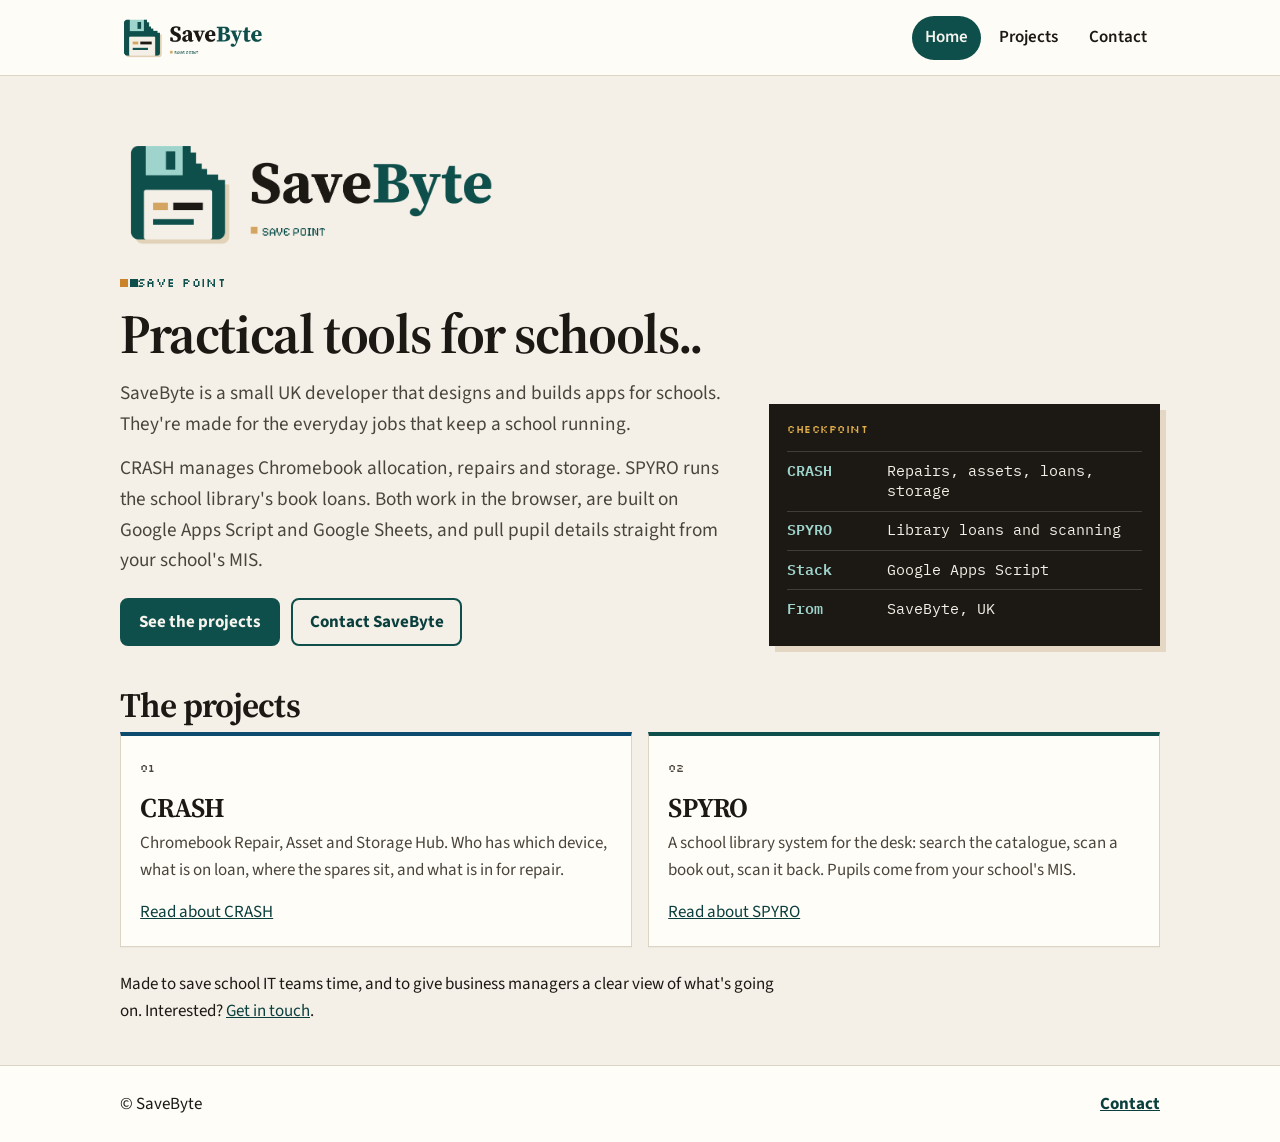
==== commit 491a5b4c: "Update index.html" ====
--- a/index.html
+++ b/index.html
@@ -37,8 +37,8 @@
           <div>
             <img class="home-logo" src="images/savebyte-logo.png" width="1935" height="640" alt="">
             <p class="kicker"><span class="pixel" aria-hidden="true"></span> Save point</p>
-            <h1>Practical tools for school IT teams.</h1>
-            <p class="lede">SaveByte is a small UK developer that designs and builds apps for schools. They're made for the everyday jobs that keep a school running: keeping track of devices, getting repairs sorted, and helping the library desk keep the queue moving..</p>
+            <h1>Practical tools for schools..</h1>
+            <p class="lede">SaveByte is a small UK developer that designs and builds apps for schools. They're made for the everyday jobs that keep a school running.</p>
             <p class="lede">CRASH manages Chromebook allocation, repairs and storage. SPYRO runs the school library's book loans. Both work in the browser, are built on Google Apps Script and Google Sheets, and pull pupil details straight from your school's MIS.</p>
             <div class="actions">
               <a class="button" href="projects.html">See the projects</a>
@@ -50,8 +50,8 @@
             <ul>
               <li><span>CRASH</span> Repairs, assets, loans, storage</li>
               <li><span>SPYRO</span> Library loans and scanning</li>
-              <li><span>Stack</span> Apps Script and Sheets</li>
-              <li><span>From</span> James Berryman, UK</li>
+              <li><span>Stack</span>Google Apps Script</li>
+              <li><span>From</span> SaveByte, UK</li>
             </ul>
           </aside>
         </section>
@@ -71,7 +71,7 @@
               <a href="projects.html#SPYRO">Read about SPYRO</a>
             </article>
           </div>
-          <p class="note">Each project is named after a retro game codename. They're built for school IT teams, and for business managers who want a clear picture of what's happening. If that sounds like you, <a href="contact.html">get in touch</a>.</p>
+         <p class="note">Made to save school IT teams time, and to give business managers a clear view of what's going on. Interested? <a href="contact.html">Get in touch</a>.</p>
         </section>
       </div>
     </main>
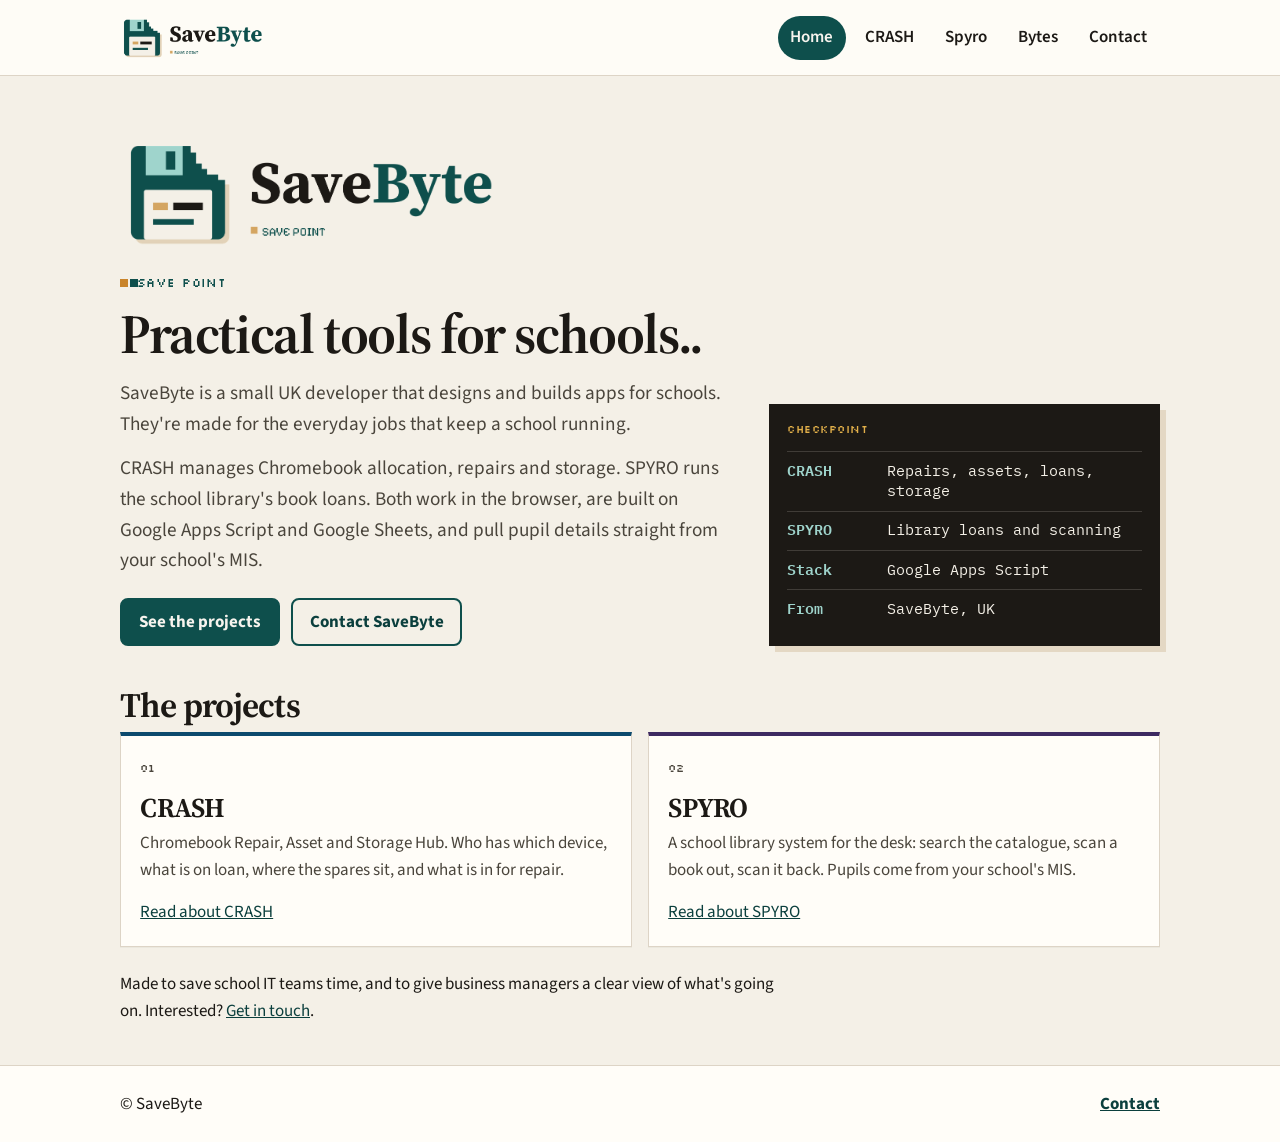
==== commit 535d1241: "Give each project its own place in the menu. Move the existing CRASH and Spyro text onto their own p" ====
--- a/index.html
+++ b/index.html
@@ -25,8 +25,15 @@
           <img class="brand-mark" src="images/savebyte-logo.png" width="1935" height="640" alt="SaveByte">
         </a>
         <nav class="nav" aria-label="Primary">
+          <!--
+            To add a project to this menu, copy one <a> line below onto every page
+            (index.html, crash.html, spyro.html, bytes.html, contact.html)
+            and add a new HTML file for that project.
+          -->
           <a href="index.html" aria-current="page">Home</a>
-          <a href="projects.html">Projects</a>
+          <a href="crash.html">CRASH</a>
+          <a href="spyro.html">Spyro</a>
+          <a href="bytes.html">Bytes</a>
           <a href="contact.html">Contact</a>
         </nav>
       </div>
@@ -41,7 +48,7 @@
             <p class="lede">SaveByte is a small UK developer that designs and builds apps for schools. They're made for the everyday jobs that keep a school running.</p>
             <p class="lede">CRASH manages Chromebook allocation, repairs and storage. SPYRO runs the school library's book loans. Both work in the browser, are built on Google Apps Script and Google Sheets, and pull pupil details straight from your school's MIS.</p>
             <div class="actions">
-              <a class="button" href="projects.html">See the projects</a>
+              <a class="button" href="#projects-heading">See the projects</a>
               <a class="button secondary" href="contact.html">Contact SaveByte</a>
             </div>
           </div>
@@ -60,15 +67,15 @@
           <div class="card-grid">
             <article class="card crash">
               <p class="index">01</p>
-              <h2><a href="projects.html#crash">CRASH</a></h2>
+              <h2><a href="crash.html">CRASH</a></h2>
               <p>Chromebook Repair, Asset and Storage Hub. Who has which device, what is on loan, where the spares sit, and what is in for repair.</p>
-              <a href="projects.html#crash">Read about CRASH</a>
+              <a href="crash.html">Read about CRASH</a>
             </article>
             <article class="card SPYRO">
               <p class="index">02</p>
-              <h2><a href="projects.html#SPYRO">SPYRO</a></h2>
+              <h2><a href="spyro.html">SPYRO</a></h2>
               <p>A school library system for the desk: search the catalogue, scan a book out, scan it back. Pupils come from your school's MIS.</p>
-              <a href="projects.html#SPYRO">Read about SPYRO</a>
+              <a href="spyro.html">Read about SPYRO</a>
             </article>
           </div>
          <p class="note">Made to save school IT teams time, and to give business managers a clear view of what's going on. Interested? <a href="contact.html">Get in touch</a>.</p>
--- a/css/site.css
+++ b/css/site.css
@@ -322,7 +322,8 @@
   border-top-color: var(--crash);
 }
 
-.card.spyro {
+.card.spyro,
+.card.SPYRO {
   border-top-color: var(--spyro);
 }
 
